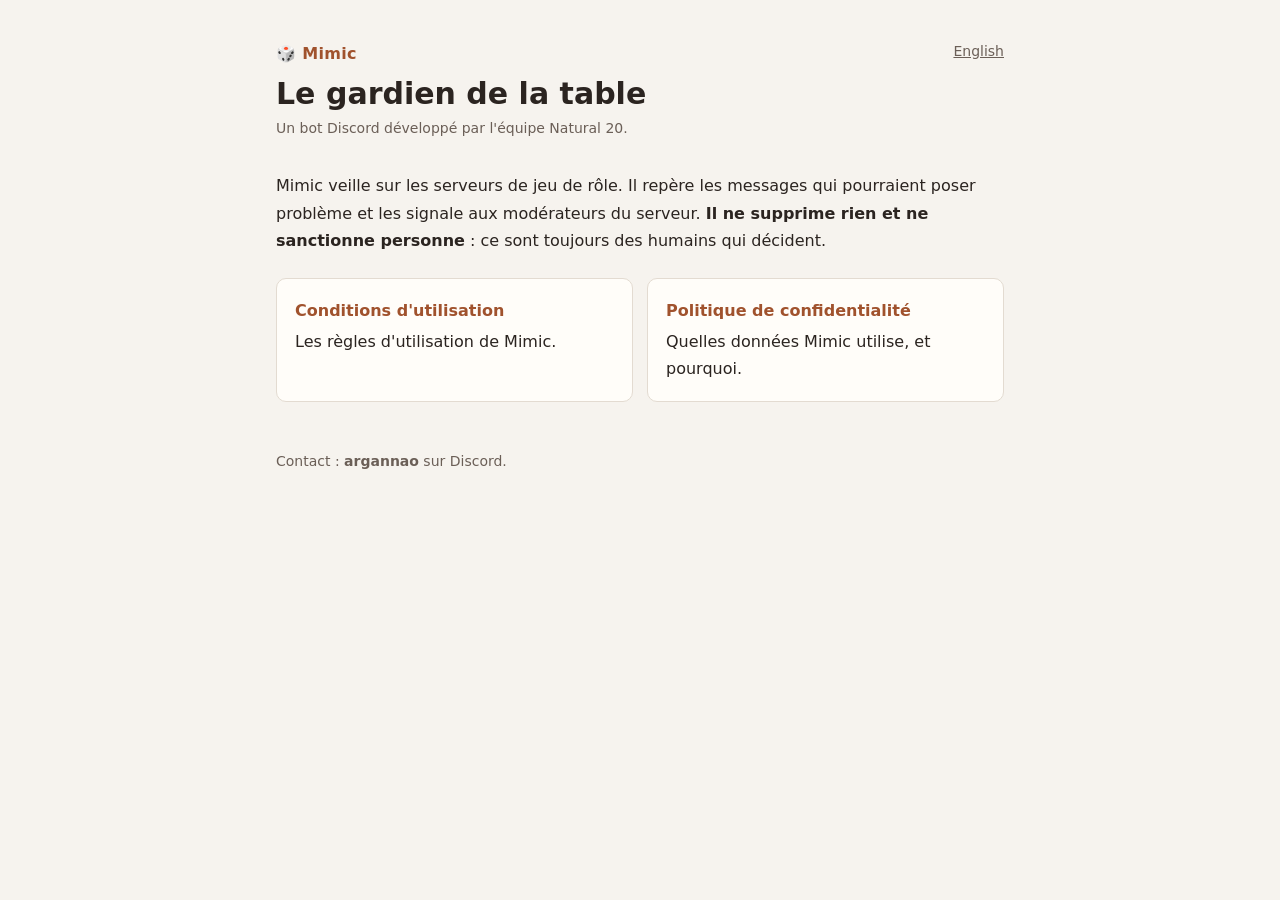
==== index.html @ cb3ce5a5 "Pages légales de Mimic : conditions d'utilisation et confidentialité (FR + EN) Co-Authored-By: Claud" ====
<!doctype html>
<html lang="fr">
<head>
<meta charset="utf-8">
<meta name="viewport" content="width=device-width, initial-scale=1">
<title>Mimic · Natural 20</title>
<meta name="description" content="Mimic, le bot Discord de modération des serveurs de jeu de rôle, par l'équipe Natural 20.">
<link rel="stylesheet" href="style.css">
</head>
<body>
<main>
  <header>
    <span class="langue"><a href="en/">English</a></span>
    <a class="marque" href="./">🎲 Mimic</a>
    <h1>Le gardien de la table</h1>
    <p class="date">Un bot Discord développé par l'équipe Natural 20.</p>
  </header>

  <p>Mimic veille sur les serveurs de jeu de rôle. Il repère les messages qui pourraient poser problème
  et les signale aux modérateurs du serveur. <strong>Il ne supprime rien et ne sanctionne personne</strong> :
  ce sont toujours des humains qui décident.</p>

  <div class="cartes">
    <a class="carte" href="conditions.html"><strong>Conditions d'utilisation</strong>Les règles d'utilisation de Mimic.</a>
    <a class="carte" href="confidentialite.html"><strong>Politique de confidentialité</strong>Quelles données Mimic utilise, et pourquoi.</a>
  </div>

  <footer>Contact : <strong>argannao</strong> sur Discord.</footer>
</main>
</body>
</html>
---- style.css ----
:root {
  --bg: #f6f3ee;
  --surface: #fffdf9;
  --text: #2b2420;
  --muted: #6b5f57;
  --accent: #a0522d;
  --border: #e3dbd1;
}
@media (prefers-color-scheme: dark) {
  :root {
    --bg: #1c1916;
    --surface: #25211d;
    --text: #ece5dc;
    --muted: #b3a79b;
    --accent: #e0995e;
    --border: #3a332c;
  }
}
* { box-sizing: border-box; }
body {
  margin: 0;
  background: var(--bg);
  color: var(--text);
  font: 16px/1.7 system-ui, -apple-system, "Segoe UI", Roboto, sans-serif;
}
main {
  max-width: 760px;
  margin: 0 auto;
  padding: 40px 16px 64px;
}
header { margin-bottom: 32px; }
.marque { font-weight: 600; color: var(--accent); text-decoration: none; letter-spacing: .02em; }
.langue { float: right; font-size: 14px; color: var(--muted); }
.langue a { color: inherit; }
h1 { font-size: 30px; line-height: 1.25; margin: 8px 0 4px; }
h2 { font-size: 20px; margin: 36px 0 8px; padding-top: 16px; border-top: 1px solid var(--border); }
.date { color: var(--muted); font-size: 14px; margin: 0; }
a { color: var(--accent); }
table { width: 100%; border-collapse: collapse; margin: 12px 0; font-size: 15px; }
th, td { text-align: left; vertical-align: top; padding: 8px 10px; border-bottom: 1px solid var(--border); }
th { font-weight: 600; }
.encart {
  background: var(--surface);
  border: 1px solid var(--border);
  border-radius: 10px;
  padding: 14px 18px;
  margin: 16px 0;
}
.cartes { display: grid; grid-template-columns: repeat(auto-fit, minmax(220px, 1fr)); gap: 14px; margin-top: 24px; }
.carte {
  display: block;
  background: var(--surface);
  border: 1px solid var(--border);
  border-radius: 10px;
  padding: 18px;
  color: var(--text);
  text-decoration: none;
}
.carte:hover { border-color: var(--accent); }
.carte strong { display: block; color: var(--accent); margin-bottom: 4px; }
footer { margin-top: 48px; color: var(--muted); font-size: 14px; }
@media (max-width: 520px) {
  table, tbody, tr, td { display: block; }
  tr.entete { display: none; }
  tr { padding: 10px 0; border-bottom: 1px solid var(--border); }
  td { border: 0; padding: 2px 0; }
  td:first-child { font-weight: 600; }
  td + td::before { content: attr(data-label) " : "; color: var(--muted); }
}
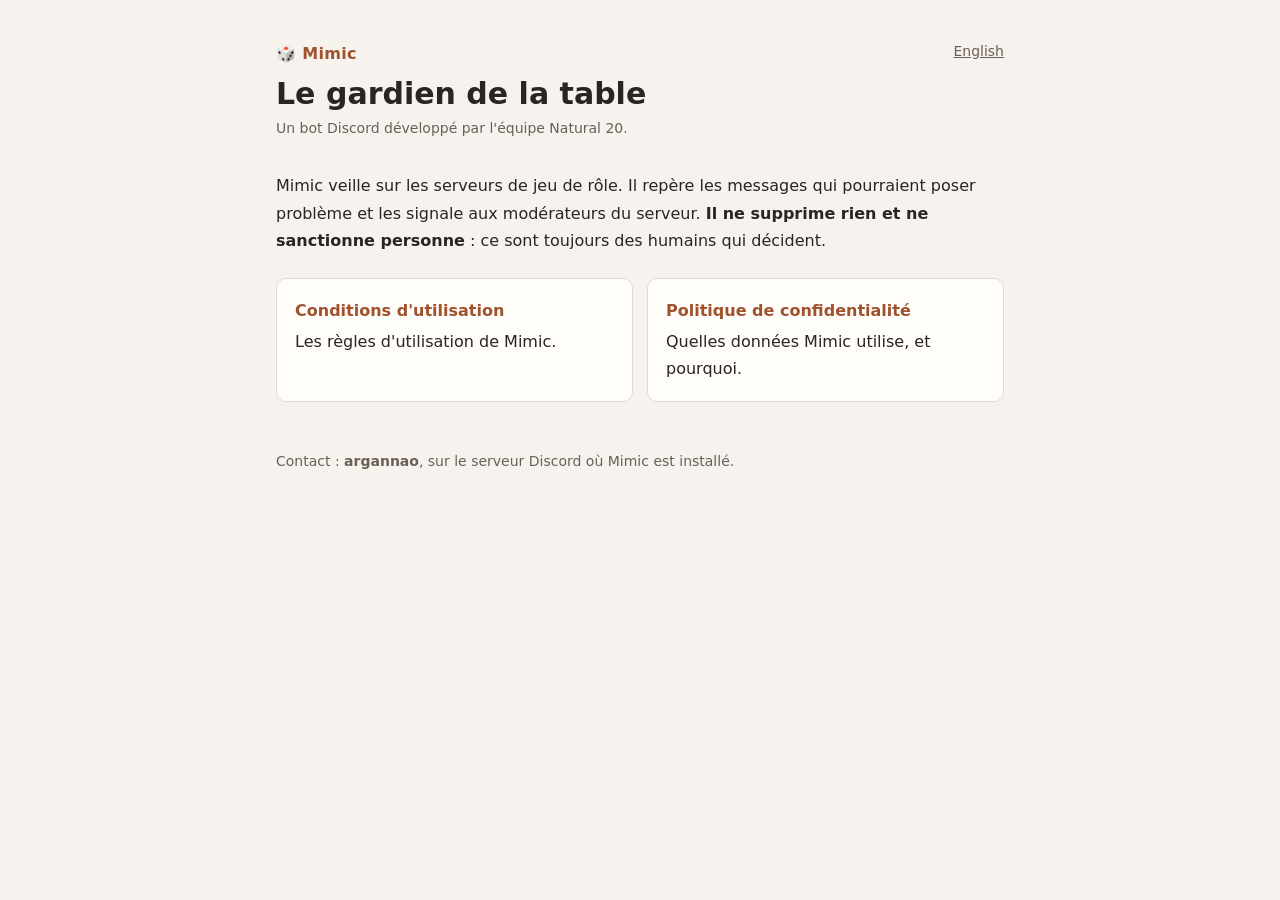
==== commit 5bbe1753: "Contact : argannao sur le serveur Discord où Mimic est installé Co-Authored-By: Claude Opus 5.5 <nor" ====
--- a/index.html
+++ b/index.html
@@ -25,7 +25,7 @@
     <a class="carte" href="confidentialite.html"><strong>Politique de confidentialité</strong>Quelles données Mimic utilise, et pourquoi.</a>
   </div>
 
-  <footer>Contact : <strong>argannao</strong> sur Discord.</footer>
+  <footer>Contact : <strong>argannao</strong>, sur le serveur Discord où Mimic est installé.</footer>
 </main>
 </body>
 </html>
